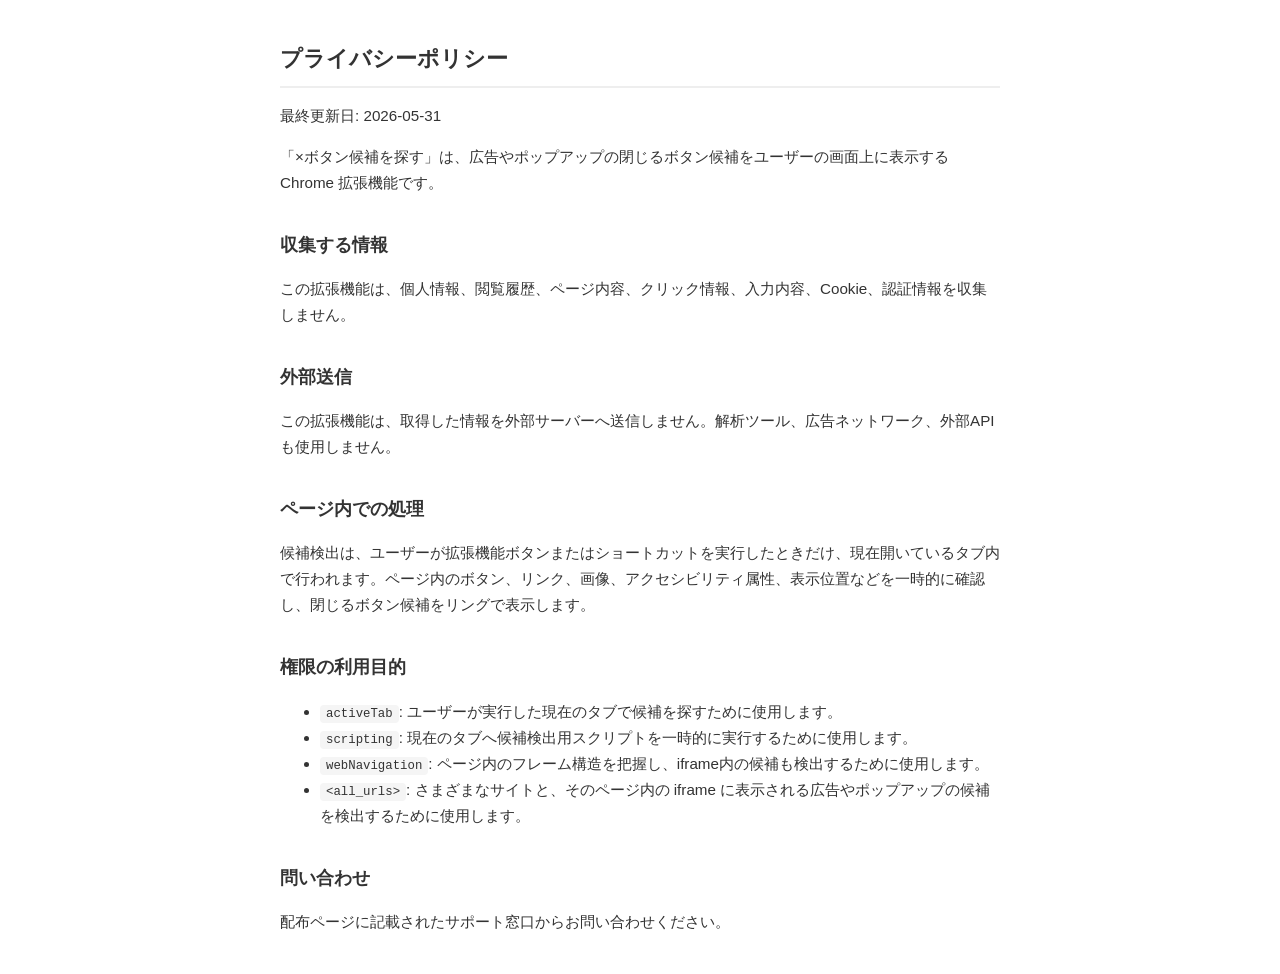
==== index.html @ 8020d7a0 "Add files via upload" ====
<!DOCTYPE html>
<html lang="ja">
<head>
<meta charset="UTF-8">
<meta name="viewport" content="width=device-width, initial-scale=1.0">
<title>×ボタン候補を探す — プライバシーポリシー</title>
<style>
  body { font-family: sans-serif; max-width: 720px; margin: 40px auto; padding: 0 20px; line-height: 1.7; color: #333; }
  h1 { font-size: 1.4em; border-bottom: 2px solid #eee; padding-bottom: 8px; }
  h2 { font-size: 1.1em; margin-top: 2em; }
  p, li { font-size: 0.95em; }
  code { background: #f5f5f5; padding: 2px 6px; border-radius: 4px; }
</style>
</head>
<body>
<h1>プライバシーポリシー</h1>
<p>最終更新日: 2026-05-31</p>
<p>「×ボタン候補を探す」は、広告やポップアップの閉じるボタン候補をユーザーの画面上に表示する Chrome 拡張機能です。</p>

<h2>収集する情報</h2>
<p>この拡張機能は、個人情報、閲覧履歴、ページ内容、クリック情報、入力内容、Cookie、認証情報を収集しません。</p>

<h2>外部送信</h2>
<p>この拡張機能は、取得した情報を外部サーバーへ送信しません。解析ツール、広告ネットワーク、外部APIも使用しません。</p>

<h2>ページ内での処理</h2>
<p>候補検出は、ユーザーが拡張機能ボタンまたはショートカットを実行したときだけ、現在開いているタブ内で行われます。ページ内のボタン、リンク、画像、アクセシビリティ属性、表示位置などを一時的に確認し、閉じるボタン候補をリングで表示します。</p>

<h2>権限の利用目的</h2>
<ul>
  <li><code>activeTab</code>: ユーザーが実行した現在のタブで候補を探すために使用します。</li>
  <li><code>scripting</code>: 現在のタブへ候補検出用スクリプトを一時的に実行するために使用します。</li>
  <li><code>webNavigation</code>: ページ内のフレーム構造を把握し、iframe内の候補も検出するために使用します。</li>
  <li><code>&lt;all_urls&gt;</code>: さまざまなサイトと、そのページ内の iframe に表示される広告やポップアップの候補を検出するために使用します。</li>
</ul>

<h2>問い合わせ</h2>
<p>配布ページに記載されたサポート窓口からお問い合わせください。</p>
</body>
</html>
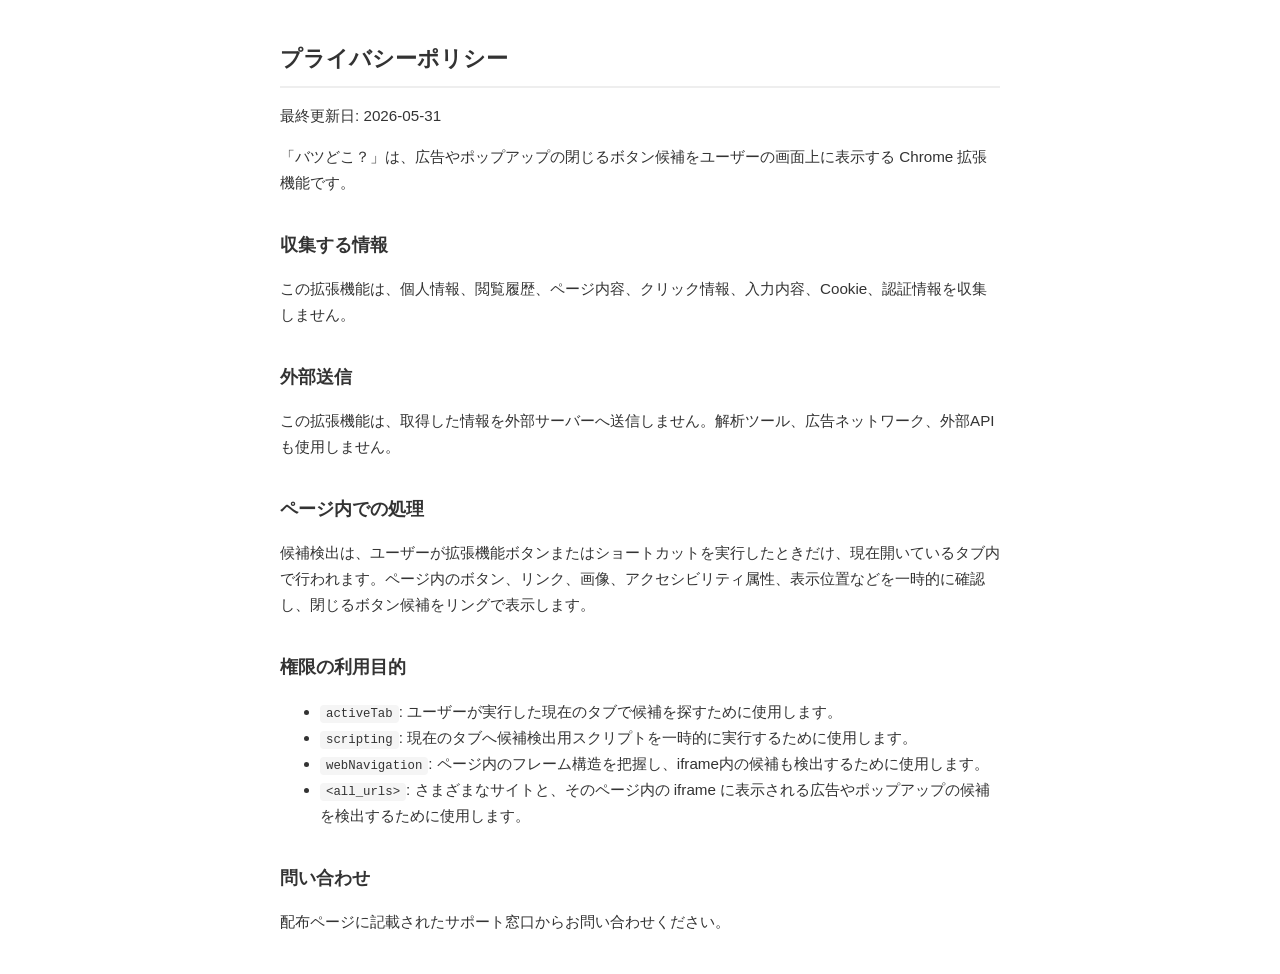
==== commit 1da3b17b: "Update index.html" ====
--- a/index.html
+++ b/index.html
@@ -3,7 +3,7 @@
 <head>
 <meta charset="UTF-8">
 <meta name="viewport" content="width=device-width, initial-scale=1.0">
-<title>×ボタン候補を探す — プライバシーポリシー</title>
+<title>バツどこ？ — プライバシーポリシー</title>
 <style>
   body { font-family: sans-serif; max-width: 720px; margin: 40px auto; padding: 0 20px; line-height: 1.7; color: #333; }
   h1 { font-size: 1.4em; border-bottom: 2px solid #eee; padding-bottom: 8px; }
@@ -15,7 +15,7 @@
 <body>
 <h1>プライバシーポリシー</h1>
 <p>最終更新日: 2026-05-31</p>
-<p>「×ボタン候補を探す」は、広告やポップアップの閉じるボタン候補をユーザーの画面上に表示する Chrome 拡張機能です。</p>
+<p>「バツどこ？」は、広告やポップアップの閉じるボタン候補をユーザーの画面上に表示する Chrome 拡張機能です。</p>
 
 <h2>収集する情報</h2>
 <p>この拡張機能は、個人情報、閲覧履歴、ページ内容、クリック情報、入力内容、Cookie、認証情報を収集しません。</p>
